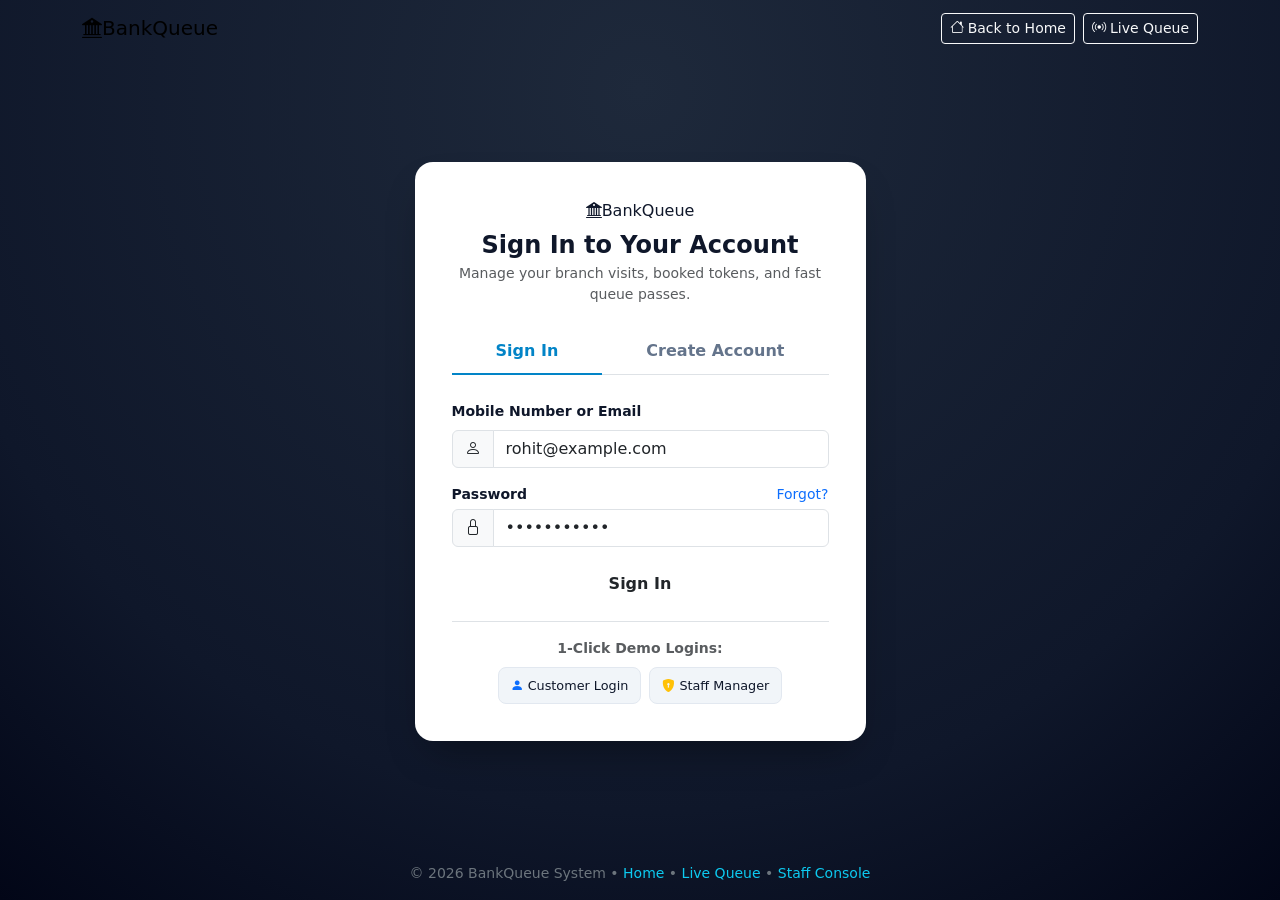
==== python_backend/templates/login.html @ d5e98b92 "Initial commit: Bank Queue Management System with Python FastAPI, Java, and XAMPP MySQL" ====
<!DOCTYPE html>
<html lang="en">
<head>
    <meta charset="UTF-8">
    <meta name="viewport" content="width=device-width, initial-scale=1.0">
    <title>Customer & Staff Portal Login — BankQueue</title>
    <!-- Fonts -->
    <link rel="preconnect" href="https://fonts.googleapis.com">
    <link rel="preconnect" href="https://fonts.gstatic.com" crossorigin>
    <link href="https://fonts.googleapis.com/css2?family=Manrope:wght@400;500;600;700&family=Plus+Jakarta+Sans:wght@400;500;600;700;800&display=swap" rel="stylesheet">
    <!-- Bootstrap 5 CSS & Icons -->
    <link rel="stylesheet" href="https://cdn.jsdelivr.net/npm/bootstrap@5.3.2/dist/css/bootstrap.min.css">
    <link rel="stylesheet" href="https://cdn.jsdelivr.net/npm/bootstrap-icons@1.11.3/font/bootstrap-icons.min.css">
    <!-- Theme CSS -->
    <link rel="stylesheet" href="/static/style.css">
    <style>
        .login-wrapper {
            min-height: 100vh;
            display: flex;
            flex-direction: column;
            background: radial-gradient(circle at 50% 10%, #1e293b 0%, #0f172a 70%, #020617 100%);
            color: #ffffff;
        }
        .auth-card {
            background: #ffffff;
            color: #0f172a;
            border-radius: 18px;
            padding: 2.25rem;
            box-shadow: 0 20px 40px -15px rgba(0, 0, 0, 0.4);
            border: 1px solid rgba(255, 255, 255, 0.1);
        }
        .nav-tabs-auth .nav-link {
            color: #64748b;
            font-weight: 600;
            border: none;
            border-bottom: 2px solid transparent;
            padding: 10px 16px;
        }
        .nav-tabs-auth .nav-link.active {
            color: #0284c7;
            border-bottom: 2px solid #0284c7;
            background: transparent;
        }
        .demo-chip {
            background: #f1f5f9;
            border: 1px solid #e2e8f0;
            border-radius: 8px;
            padding: 8px 12px;
            font-size: 0.8rem;
            cursor: pointer;
            transition: all 0.2s;
        }
        .demo-chip:hover {
            background: #e2e8f0;
            border-color: #cbd5e1;
        }
    </style>
</head>
<body class="login-wrapper">

    <!-- Top Navigation -->
    <nav class="navbar navbar-expand-lg">
        <div class="container">
            <a class="navbar-brand text-decoration-none" href="/">
                <span class="brand-badge"><i class="bi bi-bank2"></i>BankQueue</span>
            </a>
            <div class="ms-auto d-flex gap-2">
                <a href="/" class="btn btn-sm btn-outline-light"><i class="bi bi-house me-1"></i>Back to Home</a>
                <a href="/#live" class="btn btn-sm btn-outline-light"><i class="bi bi-broadcast me-1"></i>Live Queue</a>
            </div>
        </div>
    </nav>

    <!-- Main Auth Container -->
    <div class="container my-auto py-5">
        <div class="row justify-content-center">
            <div class="col-md-8 col-lg-5">

                <!-- Auth Card -->
                <div class="auth-card">
                    <div class="text-center mb-4">
                        <span class="brand-badge mb-2"><i class="bi bi-bank2"></i>BankQueue</span>
                        <h4 class="fw-bold mt-2 mb-1" id="authTitle">Sign In to Your Account</h4>
                        <p class="text-muted small" id="authSubtitle">Manage your branch visits, booked tokens, and fast queue passes.</p>
                    </div>

                    <!-- Tabs: Login vs Register -->
                    <ul class="nav nav-tabs nav-tabs-auth nav-fill mb-4" id="authTabs" role="tablist">
                        <li class="nav-item">
                            <button class="nav-link active" id="tab-login" data-bs-toggle="tab" data-bs-target="#pane-login" type="button">Sign In</button>
                        </li>
                        <li class="nav-item">
                            <button class="nav-link" id="tab-register" data-bs-toggle="tab" data-bs-target="#pane-register" type="button">Create Account</button>
                        </li>
                    </ul>

                    <div class="tab-content" id="authTabContent">
                        
                        <!-- 1. SIGN IN PANE -->
                        <div class="tab-pane fade show active" id="pane-login">
                            <form id="formLogin" onsubmit="handleLogin(event)">
                                <div class="mb-3">
                                    <label class="form-label small fw-bold text-navy">Mobile Number or Email</label>
                                    <div class="input-group">
                                        <span class="input-group-text bg-light"><i class="bi bi-person"></i></span>
                                        <input type="text" id="loginIdent" class="form-control" placeholder="Enter mobile number or email" required value="rohit@example.com">
                                    </div>
                                </div>
                                <div class="mb-3">
                                    <div class="d-flex justify-content-between align-items-center mb-1">
                                        <label class="form-label small fw-bold text-navy mb-0">Password</label>
                                        <a href="#" class="small text-decoration-none text-primary" onclick="alert('Demo password is: Password123')">Forgot?</a>
                                    </div>
                                    <div class="input-group">
                                        <span class="input-group-text bg-light"><i class="bi bi-lock"></i></span>
                                        <input type="password" id="loginPass" class="form-control" placeholder="Enter password" required value="Password123">
                                    </div>
                                </div>
                                <div class="d-grid mb-3">
                                    <button type="submit" id="btnLoginSubmit" class="btn btn-bank-primary py-2 fw-bold">Sign In</button>
                                </div>
                            </form>

                            <!-- Quick Demo Logins -->
                            <div class="pt-3 border-top">
                                <span class="text-muted small fw-semibold d-block mb-2 text-center">1-Click Demo Logins:</span>
                                <div class="d-flex gap-2 justify-content-center">
                                    <div class="demo-chip" onclick="fillDemo('rohit@example.com', 'Password123')">
                                        <i class="bi bi-person-fill text-primary me-1"></i>Customer Login
                                    </div>
                                    <div class="demo-chip" onclick="fillDemo('manager@bankqueue.example', 'Password123')">
                                        <i class="bi bi-shield-lock-fill text-warning me-1"></i>Staff Manager
                                    </div>
                                </div>
                            </div>
                        </div>

                        <!-- 2. REGISTER PANE -->
                        <div class="tab-pane fade" id="pane-register">
                            <form id="formRegister" onsubmit="handleRegister(event)">
                                <div class="mb-3">
                                    <label class="form-label small fw-bold text-navy">Full Name *</label>
                                    <input type="text" id="regName" class="form-control" placeholder="Enter your full name" required>
                                </div>
                                <div class="mb-3">
                                    <label class="form-label small fw-bold text-navy">Mobile Number *</label>
                                    <input type="tel" id="regPhone" class="form-control" placeholder="+91 98765 43210" required>
                                </div>
                                <div class="mb-3">
                                    <label class="form-label small fw-bold text-navy">Email Address *</label>
                                    <input type="email" id="regEmail" class="form-control" placeholder="Enter email address" required>
                                </div>
                                <div class="mb-3">
                                    <label class="form-label small fw-bold text-navy">Password *</label>
                                    <input type="password" id="regPass" class="form-control" placeholder="Create password (min 6 chars)" required>
                                </div>
                                <div class="d-grid mb-2">
                                    <button type="submit" id="btnRegSubmit" class="btn btn-bank-primary py-2 fw-bold">Create Free Account</button>
                                </div>
                            </form>
                        </div>

                    </div>

                    <!-- User Profile Card (Displayed when logged in) -->
                    <div id="loggedInView" class="d-none text-center pt-2">
                        <div class="rounded-circle bg-light border d-inline-flex p-3 fs-2 text-primary mb-3">
                            <i class="bi bi-person-check-fill"></i>
                        </div>
                        <h5 class="fw-bold mb-1" id="userNameDisplay"></h5>
                        <p class="text-muted small mb-3" id="userEmailDisplay"></p>
                        <span class="badge bg-success mb-3" id="userRoleDisplay">Customer</span>

                        <!-- My Tokens Box -->
                        <div class="p-3 bg-light rounded text-start mb-3 border">
                            <div class="d-flex justify-content-between align-items-center mb-2">
                                <span class="fw-bold small text-navy">Your Active Tokens</span>
                                <button class="btn btn-sm btn-link p-0 text-decoration-none" onclick="loadUserTokens()">Refresh</button>
                            </div>
                            <div id="userTokensList" class="small text-muted">Loading tokens...</div>
                        </div>

                        <div class="d-grid gap-2">
                            <a href="/#book" class="btn btn-bank-primary fw-bold">Book Another Token</a>
                            <button class="btn btn-outline-danger btn-sm" onclick="handleLogout()">Sign Out</button>
                        </div>
                    </div>

                </div>

            </div>
        </div>
    </div>

    <!-- Footer -->
    <div class="text-center py-3 text-secondary small">
        &copy; 2026 BankQueue System &bull; <a href="/" class="text-info text-decoration-none">Home</a> &bull; <a href="/#live" class="text-info text-decoration-none">Live Queue</a> &bull; <a href="/staff" class="text-info text-decoration-none">Staff Console</a>
    </div>

    <!-- Scripts -->
    <script src="https://cdn.jsdelivr.net/npm/bootstrap@5.3.2/dist/js/bootstrap.bundle.min.js"></script>
    <script>
        const BACKEND_URL = window.BACKEND_URL || window.location.origin;

        // Check if already authenticated
        document.addEventListener("DOMContentLoaded", () => {
            const token = localStorage.getItem("bank_token");
            if (token) {
                checkAuthProfile(token);
            }
        });

        function fillDemo(ident, pass) {
            document.getElementById("loginIdent").value = ident;
            document.getElementById("loginPass").value = pass;
        }

        async function handleLogin(e) {
            e.preventDefault();
            const ident = document.getElementById("loginIdent").value.trim();
            const pass = document.getElementById("loginPass").value;

            try {
                const res = await fetch(`${BACKEND_URL}/api/v1/auth/login`, {
                    method: "POST",
                    headers: { "Content-Type": "application/json" },
                    body: JSON.stringify({ identifier: ident, password: pass })
                });

                if (!res.ok) {
                    const err = await res.json().catch(() => ({}));
                    throw new Error(err.detail || "Invalid login credentials");
                }

                const data = await res.json();
                localStorage.setItem("bank_token", data.access_token);
                localStorage.setItem("bank_user", JSON.stringify(data.user));

                showLoggedInState(data.user);
            } catch (err) {
                alert("Login Error: " + err.message);
            }
        }

        async function handleRegister(e) {
            e.preventDefault();
            const payload = {
                full_name: document.getElementById("regName").value.trim(),
                phone: document.getElementById("regPhone").value.trim(),
                email: document.getElementById("regEmail").value.trim(),
                password: document.getElementById("regPass").value
            };

            try {
                const res = await fetch(`${BACKEND_URL}/api/v1/auth/register`, {
                    method: "POST",
                    headers: { "Content-Type": "application/json" },
                    body: JSON.stringify(payload)
                });

                if (!res.ok) {
                    const err = await res.json().catch(() => ({}));
                    throw new Error(err.detail || "Registration failed");
                }

                const data = await res.json();
                localStorage.setItem("bank_token", data.access_token);
                localStorage.setItem("bank_user", JSON.stringify(data.user));

                alert("Account created successfully!");
                showLoggedInState(data.user);
            } catch (err) {
                alert("Registration Error: " + err.message);
            }
        }

        async function checkAuthProfile(token) {
            try {
                const res = await fetch(`${BACKEND_URL}/api/v1/auth/me`, {
                    headers: { "Authorization": `Bearer ${token}` }
                });
                if (res.ok) {
                    const user = await res.json();
                    showLoggedInState(user);
                } else {
                    localStorage.removeItem("bank_token");
                }
            } catch (e) {
                console.error("Auth check error", e);
            }
        }

        function showLoggedInState(user) {
            document.getElementById("authTabs").classList.add("d-none");
            document.getElementById("pane-login").classList.add("d-none");
            document.getElementById("pane-register").classList.add("d-none");

            document.getElementById("authTitle").textContent = "Account Dashboard";
            document.getElementById("authSubtitle").textContent = "Welcome back to BankQueue.";

            document.getElementById("userNameDisplay").textContent = user.full_name;
            document.getElementById("userEmailDisplay").textContent = `${user.email} • ${user.phone}`;
            document.getElementById("userRoleDisplay").textContent = user.role;

            document.getElementById("loggedInView").classList.remove("d-none");
            loadUserTokens(user.phone);
        }

        async function loadUserTokens(phone) {
            const userStr = localStorage.getItem("bank_user");
            if (!userStr) return;
            const user = JSON.parse(userStr);
            const userPhone = phone || user.phone;

            try {
                const res = await fetch(`${BACKEND_URL}/api/v1/tokens/my-tokens?phone=${encodeURIComponent(userPhone)}`);
                const tokens = await res.json();
                const list = document.getElementById("userTokensList");
                if (!tokens || tokens.length === 0) {
                    list.innerHTML = `<span class="text-muted">No active tokens reserved yet.</span>`;
                } else {
                    list.innerHTML = tokens.map(t => `
                        <div class="py-2 border-bottom d-flex justify-content-between align-items-center">
                            <div>
                                <span class="fw-bold text-navy me-1">${t.token_number}</span>
                                <span>(${t.service_name})</span>
                                <div class="text-muted" style="font-size: 0.75rem">${t.time_slot} • ${t.desk_label}</div>
                            </div>
                            <span class="badge ${t.status === 'SERVING' ? 'bg-success' : 'bg-primary'}">${t.status}</span>
                        </div>
                    `).join("");
                }
            } catch (err) {
                console.error("Tokens load error:", err);
            }
        }

        function handleLogout() {
            localStorage.removeItem("bank_token");
            localStorage.removeItem("bank_user");
            window.location.reload();
        }
    </script>
</body>
</html>
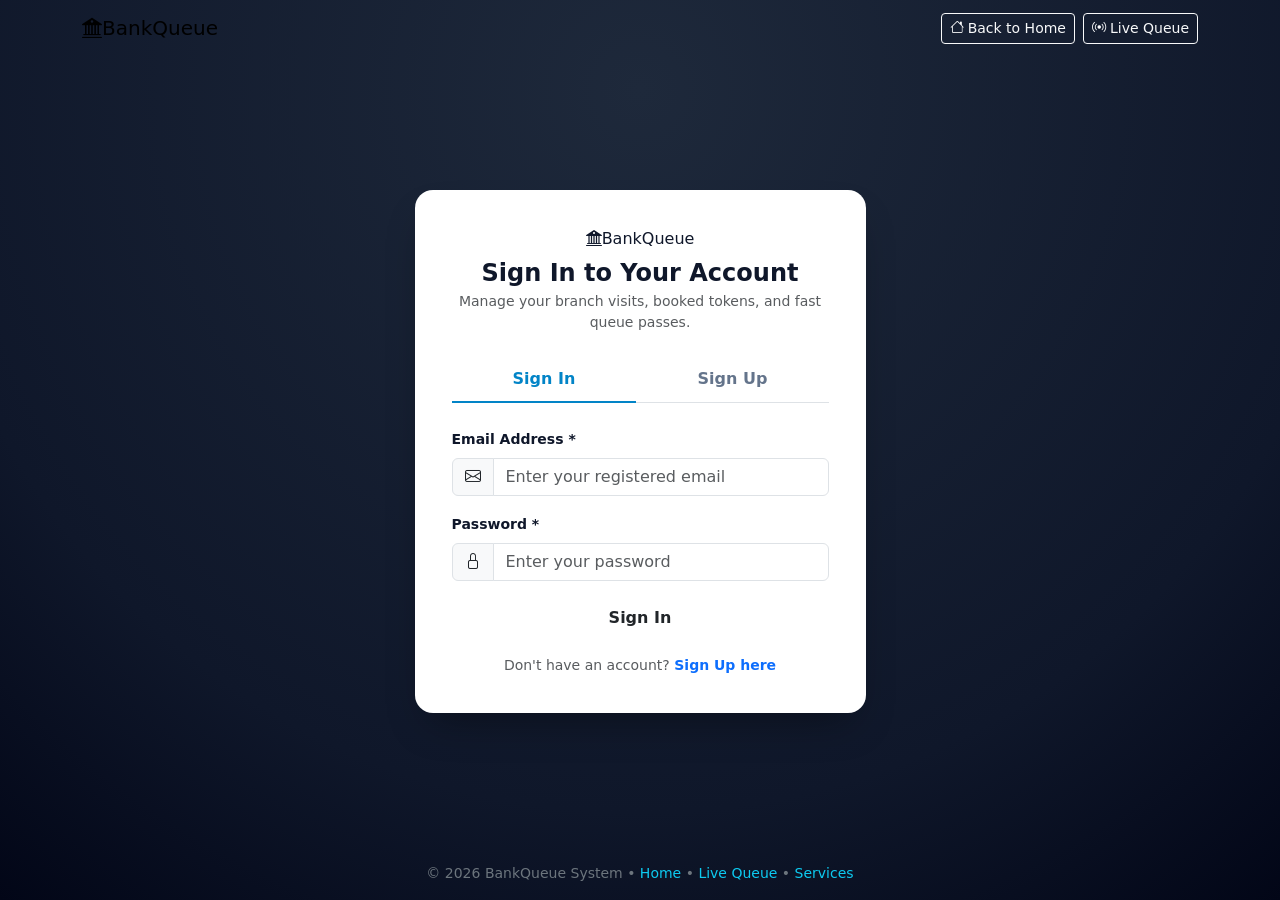
==== commit cbbfecf0: "Add Login and Sign Up system, improve Get Token with empty default values, 2-day home booking, and s" ====
--- a/python_backend/templates/login.html
+++ b/python_backend/templates/login.html
@@ -41,18 +41,9 @@
             border-bottom: 2px solid #0284c7;
             background: transparent;
         }
-        .demo-chip {
-            background: #f1f5f9;
-            border: 1px solid #e2e8f0;
-            border-radius: 8px;
-            padding: 8px 12px;
-            font-size: 0.8rem;
-            cursor: pointer;
-            transition: all 0.2s;
-        }
-        .demo-chip:hover {
-            background: #e2e8f0;
-            border-color: #cbd5e1;
+        .error-alert {
+            display: none;
+            font-size: 0.875rem;
         }
     </style>
 </head>
@@ -87,12 +78,15 @@
                     <!-- Tabs: Login vs Register -->
                     <ul class="nav nav-tabs nav-tabs-auth nav-fill mb-4" id="authTabs" role="tablist">
                         <li class="nav-item">
-                            <button class="nav-link active" id="tab-login" data-bs-toggle="tab" data-bs-target="#pane-login" type="button">Sign In</button>
+                            <button class="nav-link active" id="tab-login" data-bs-toggle="tab" data-bs-target="#pane-login" type="button" onclick="switchAuthTab('login')">Sign In</button>
                         </li>
                         <li class="nav-item">
-                            <button class="nav-link" id="tab-register" data-bs-toggle="tab" data-bs-target="#pane-register" type="button">Create Account</button>
+                            <button class="nav-link" id="tab-register" data-bs-toggle="tab" data-bs-target="#pane-register" type="button" onclick="switchAuthTab('register')">Sign Up</button>
                         </li>
                     </ul>
+
+                    <!-- Inline Alert Box -->
+                    <div id="authAlert" class="alert alert-danger error-alert py-2 mb-3" role="alert"></div>
 
                     <div class="tab-content" id="authTabContent">
                         
@@ -100,69 +94,71 @@
                         <div class="tab-pane fade show active" id="pane-login">
                             <form id="formLogin" onsubmit="handleLogin(event)">
                                 <div class="mb-3">
-                                    <label class="form-label small fw-bold text-navy">Mobile Number or Email</label>
-                                    <div class="input-group">
-                                        <span class="input-group-text bg-light"><i class="bi bi-person"></i></span>
-                                        <input type="text" id="loginIdent" class="form-control" placeholder="Enter mobile number or email" required value="rohit@example.com">
-                                    </div>
-                                </div>
-                                <div class="mb-3">
-                                    <div class="d-flex justify-content-between align-items-center mb-1">
-                                        <label class="form-label small fw-bold text-navy mb-0">Password</label>
-                                        <a href="#" class="small text-decoration-none text-primary" onclick="alert('Demo password is: Password123')">Forgot?</a>
-                                    </div>
+                                    <label class="form-label small fw-bold text-navy">Email Address *</label>
+                                    <div class="input-group">
+                                        <span class="input-group-text bg-light"><i class="bi bi-envelope"></i></span>
+                                        <input type="email" id="loginEmail" class="form-control" placeholder="Enter your registered email" required autocomplete="email">
+                                    </div>
+                                </div>
+                                <div class="mb-3">
+                                    <label class="form-label small fw-bold text-navy">Password *</label>
                                     <div class="input-group">
                                         <span class="input-group-text bg-light"><i class="bi bi-lock"></i></span>
-                                        <input type="password" id="loginPass" class="form-control" placeholder="Enter password" required value="Password123">
+                                        <input type="password" id="loginPass" class="form-control" placeholder="Enter your password" required autocomplete="current-password">
                                     </div>
                                 </div>
                                 <div class="d-grid mb-3">
                                     <button type="submit" id="btnLoginSubmit" class="btn btn-bank-primary py-2 fw-bold">Sign In</button>
                                 </div>
+                                <div class="text-center small text-muted">
+                                    Don't have an account? <a href="#" class="text-primary text-decoration-none fw-semibold" onclick="switchAuthTab('register')">Sign Up here</a>
+                                </div>
                             </form>
-
-                            <!-- Quick Demo Logins -->
-                            <div class="pt-3 border-top">
-                                <span class="text-muted small fw-semibold d-block mb-2 text-center">1-Click Demo Logins:</span>
-                                <div class="d-flex gap-2 justify-content-center">
-                                    <div class="demo-chip" onclick="fillDemo('rohit@example.com', 'Password123')">
-                                        <i class="bi bi-person-fill text-primary me-1"></i>Customer Login
-                                    </div>
-                                    <div class="demo-chip" onclick="fillDemo('manager@bankqueue.example', 'Password123')">
-                                        <i class="bi bi-shield-lock-fill text-warning me-1"></i>Staff Manager
-                                    </div>
-                                </div>
-                            </div>
-                        </div>
-
-                        <!-- 2. REGISTER PANE -->
+                        </div>
+
+                        <!-- 2. SIGN UP PANE -->
                         <div class="tab-pane fade" id="pane-register">
                             <form id="formRegister" onsubmit="handleRegister(event)">
                                 <div class="mb-3">
                                     <label class="form-label small fw-bold text-navy">Full Name *</label>
-                                    <input type="text" id="regName" class="form-control" placeholder="Enter your full name" required>
-                                </div>
-                                <div class="mb-3">
-                                    <label class="form-label small fw-bold text-navy">Mobile Number *</label>
-                                    <input type="tel" id="regPhone" class="form-control" placeholder="+91 98765 43210" required>
+                                    <div class="input-group">
+                                        <span class="input-group-text bg-light"><i class="bi bi-person"></i></span>
+                                        <input type="text" id="regName" class="form-control" placeholder="Enter your full name" required autocomplete="name">
+                                    </div>
                                 </div>
                                 <div class="mb-3">
                                     <label class="form-label small fw-bold text-navy">Email Address *</label>
-                                    <input type="email" id="regEmail" class="form-control" placeholder="Enter email address" required>
+                                    <div class="input-group">
+                                        <span class="input-group-text bg-light"><i class="bi bi-envelope"></i></span>
+                                        <input type="email" id="regEmail" class="form-control" placeholder="Enter your email address" required autocomplete="email">
+                                    </div>
                                 </div>
                                 <div class="mb-3">
                                     <label class="form-label small fw-bold text-navy">Password *</label>
-                                    <input type="password" id="regPass" class="form-control" placeholder="Create password (min 6 chars)" required>
-                                </div>
-                                <div class="d-grid mb-2">
-                                    <button type="submit" id="btnRegSubmit" class="btn btn-bank-primary py-2 fw-bold">Create Free Account</button>
+                                    <div class="input-group">
+                                        <span class="input-group-text bg-light"><i class="bi bi-lock"></i></span>
+                                        <input type="password" id="regPass" class="form-control" placeholder="Create password (min 6 characters)" required minlength="6" autocomplete="new-password">
+                                    </div>
+                                </div>
+                                <div class="mb-3">
+                                    <label class="form-label small fw-bold text-navy">Confirm Password *</label>
+                                    <div class="input-group">
+                                        <span class="input-group-text bg-light"><i class="bi bi-shield-check"></i></span>
+                                        <input type="password" id="regConfirmPass" class="form-control" placeholder="Re-enter password to confirm" required minlength="6" autocomplete="new-password">
+                                    </div>
+                                </div>
+                                <div class="d-grid mb-3">
+                                    <button type="submit" id="btnRegSubmit" class="btn btn-bank-primary py-2 fw-bold">Sign Up &amp; Create Account</button>
+                                </div>
+                                <div class="text-center small text-muted">
+                                    Already have an account? <a href="#" class="text-primary text-decoration-none fw-semibold" onclick="switchAuthTab('login')">Sign In here</a>
                                 </div>
                             </form>
                         </div>
 
                     </div>
 
-                    <!-- User Profile Card (Displayed when logged in) -->
+                    <!-- User Profile Card (Displayed when already logged in) -->
                     <div id="loggedInView" class="d-none text-center pt-2">
                         <div class="rounded-circle bg-light border d-inline-flex p-3 fs-2 text-primary mb-3">
                             <i class="bi bi-person-check-fill"></i>
@@ -174,14 +170,14 @@
                         <!-- My Tokens Box -->
                         <div class="p-3 bg-light rounded text-start mb-3 border">
                             <div class="d-flex justify-content-between align-items-center mb-2">
-                                <span class="fw-bold small text-navy">Your Active Tokens</span>
+                                <span class="fw-bold small text-navy">Your Active &amp; Recent Tokens</span>
                                 <button class="btn btn-sm btn-link p-0 text-decoration-none" onclick="loadUserTokens()">Refresh</button>
                             </div>
                             <div id="userTokensList" class="small text-muted">Loading tokens...</div>
                         </div>
 
                         <div class="d-grid gap-2">
-                            <a href="/#book" class="btn btn-bank-primary fw-bold">Book Another Token</a>
+                            <a href="/#book" class="btn btn-bank-primary fw-bold">Book a Bank Token</a>
                             <button class="btn btn-outline-danger btn-sm" onclick="handleLogout()">Sign Out</button>
                         </div>
                     </div>
@@ -194,7 +190,7 @@
 
     <!-- Footer -->
     <div class="text-center py-3 text-secondary small">
-        &copy; 2026 BankQueue System &bull; <a href="/" class="text-info text-decoration-none">Home</a> &bull; <a href="/#live" class="text-info text-decoration-none">Live Queue</a> &bull; <a href="/staff" class="text-info text-decoration-none">Staff Console</a>
+        &copy; 2026 BankQueue System &bull; <a href="/" class="text-info text-decoration-none">Home</a> &bull; <a href="/#live" class="text-info text-decoration-none">Live Queue</a> &bull; <a href="/#services" class="text-info text-decoration-none">Services</a>
     </div>
 
     <!-- Scripts -->
@@ -202,7 +198,6 @@
     <script>
         const BACKEND_URL = window.BACKEND_URL || window.location.origin;
 
-        // Check if already authenticated
         document.addEventListener("DOMContentLoaded", () => {
             const token = localStorage.getItem("bank_token");
             if (token) {
@@ -210,67 +205,135 @@
             }
         });
 
-        function fillDemo(ident, pass) {
-            document.getElementById("loginIdent").value = ident;
-            document.getElementById("loginPass").value = pass;
+        function showError(msg) {
+            const alertBox = document.getElementById("authAlert");
+            if (alertBox) {
+                alertBox.textContent = msg;
+                alertBox.style.display = "block";
+            }
+        }
+
+        function clearError() {
+            const alertBox = document.getElementById("authAlert");
+            if (alertBox) {
+                alertBox.textContent = "";
+                alertBox.style.display = "none";
+            }
+        }
+
+        function switchAuthTab(target) {
+            clearError();
+            if (target === "register") {
+                const regTab = document.getElementById("tab-register");
+                if (regTab) bootstrap.Tab.getOrCreateInstance(regTab).show();
+                document.getElementById("authTitle").textContent = "Create New Account";
+                document.getElementById("authSubtitle").textContent = "Sign up to request bank tokens from home within the next 2 days.";
+            } else {
+                const logTab = document.getElementById("tab-login");
+                if (logTab) bootstrap.Tab.getOrCreateInstance(logTab).show();
+                document.getElementById("authTitle").textContent = "Sign In to Your Account";
+                document.getElementById("authSubtitle").textContent = "Manage your branch visits, booked tokens, and fast queue passes.";
+            }
         }
 
         async function handleLogin(e) {
             e.preventDefault();
-            const ident = document.getElementById("loginIdent").value.trim();
+            clearError();
+            const email = document.getElementById("loginEmail").value.trim();
             const pass = document.getElementById("loginPass").value;
+
+            if (!email) {
+                showError("Please enter your email address.");
+                return;
+            }
+            if (!pass) {
+                showError("Please enter your password.");
+                return;
+            }
+
+            const btn = document.getElementById("btnLoginSubmit");
+            if (btn) btn.disabled = true;
 
             try {
                 const res = await fetch(`${BACKEND_URL}/api/v1/auth/login`, {
                     method: "POST",
                     headers: { "Content-Type": "application/json" },
-                    body: JSON.stringify({ identifier: ident, password: pass })
+                    body: JSON.stringify({ email: email, password: pass })
                 });
 
                 if (!res.ok) {
                     const err = await res.json().catch(() => ({}));
-                    throw new Error(err.detail || "Invalid login credentials");
+                    throw new Error(err.detail || "Invalid email or password.");
                 }
 
                 const data = await res.json();
                 localStorage.setItem("bank_token", data.access_token);
                 localStorage.setItem("bank_user", JSON.stringify(data.user));
 
-                showLoggedInState(data.user);
+                // Redirect to existing home page get token section
+                window.location.href = "/#book";
             } catch (err) {
-                alert("Login Error: " + err.message);
+                showError(err.message);
+            } finally {
+                if (btn) btn.disabled = false;
             }
         }
 
         async function handleRegister(e) {
             e.preventDefault();
-            const payload = {
-                full_name: document.getElementById("regName").value.trim(),
-                phone: document.getElementById("regPhone").value.trim(),
-                email: document.getElementById("regEmail").value.trim(),
-                password: document.getElementById("regPass").value
-            };
+            clearError();
+            const name = document.getElementById("regName").value.trim();
+            const email = document.getElementById("regEmail").value.trim();
+            const pass = document.getElementById("regPass").value;
+            const confirmPass = document.getElementById("regConfirmPass").value;
+
+            if (name.length < 2) {
+                showError("Please enter your full name.");
+                return;
+            }
+            if (!email || !email.includes("@") || !email.includes(".")) {
+                showError("Please enter a valid email address.");
+                return;
+            }
+            if (pass.length < 6) {
+                showError("Password must be at least 6 characters long.");
+                return;
+            }
+            if (pass !== confirmPass) {
+                showError("Passwords do not match. Please re-enter your password.");
+                return;
+            }
+
+            const btn = document.getElementById("btnRegSubmit");
+            if (btn) btn.disabled = true;
 
             try {
                 const res = await fetch(`${BACKEND_URL}/api/v1/auth/register`, {
                     method: "POST",
                     headers: { "Content-Type": "application/json" },
-                    body: JSON.stringify(payload)
+                    body: JSON.stringify({
+                        full_name: name,
+                        email: email,
+                        password: pass,
+                        confirm_password: confirmPass
+                    })
                 });
 
                 if (!res.ok) {
                     const err = await res.json().catch(() => ({}));
-                    throw new Error(err.detail || "Registration failed");
+                    throw new Error(err.detail || "Registration failed. Please try again.");
                 }
 
                 const data = await res.json();
                 localStorage.setItem("bank_token", data.access_token);
                 localStorage.setItem("bank_user", JSON.stringify(data.user));
 
-                alert("Account created successfully!");
-                showLoggedInState(data.user);
+                // Redirect to existing home page
+                window.location.href = "/#book";
             } catch (err) {
-                alert("Registration Error: " + err.message);
+                showError(err.message);
+            } finally {
+                if (btn) btn.disabled = false;
             }
         }
 
@@ -284,6 +347,7 @@
                     showLoggedInState(user);
                 } else {
                     localStorage.removeItem("bank_token");
+                    localStorage.removeItem("bank_user");
                 }
             } catch (e) {
                 console.error("Auth check error", e);
@@ -299,21 +363,21 @@
             document.getElementById("authSubtitle").textContent = "Welcome back to BankQueue.";
 
             document.getElementById("userNameDisplay").textContent = user.full_name;
-            document.getElementById("userEmailDisplay").textContent = `${user.email} • ${user.phone}`;
+            document.getElementById("userEmailDisplay").textContent = user.email;
             document.getElementById("userRoleDisplay").textContent = user.role;
 
             document.getElementById("loggedInView").classList.remove("d-none");
-            loadUserTokens(user.phone);
-        }
-
-        async function loadUserTokens(phone) {
-            const userStr = localStorage.getItem("bank_user");
-            if (!userStr) return;
-            const user = JSON.parse(userStr);
-            const userPhone = phone || user.phone;
+            loadUserTokens();
+        }
+
+        async function loadUserTokens() {
+            const token = localStorage.getItem("bank_token");
+            if (!token) return;
 
             try {
-                const res = await fetch(`${BACKEND_URL}/api/v1/tokens/my-tokens?phone=${encodeURIComponent(userPhone)}`);
+                const res = await fetch(`${BACKEND_URL}/api/v1/tokens/my-tokens`, {
+                    headers: { "Authorization": `Bearer ${token}` }
+                });
                 const tokens = await res.json();
                 const list = document.getElementById("userTokensList");
                 if (!tokens || tokens.length === 0) {
@@ -324,7 +388,7 @@
                             <div>
                                 <span class="fw-bold text-navy me-1">${t.token_number}</span>
                                 <span>(${t.service_name})</span>
-                                <div class="text-muted" style="font-size: 0.75rem">${t.time_slot} • ${t.desk_label}</div>
+                                <div class="text-muted" style="font-size: 0.75rem">${t.booking_date} &bull; ${t.time_slot}</div>
                             </div>
                             <span class="badge ${t.status === 'SERVING' ? 'bg-success' : 'bg-primary'}">${t.status}</span>
                         </div>
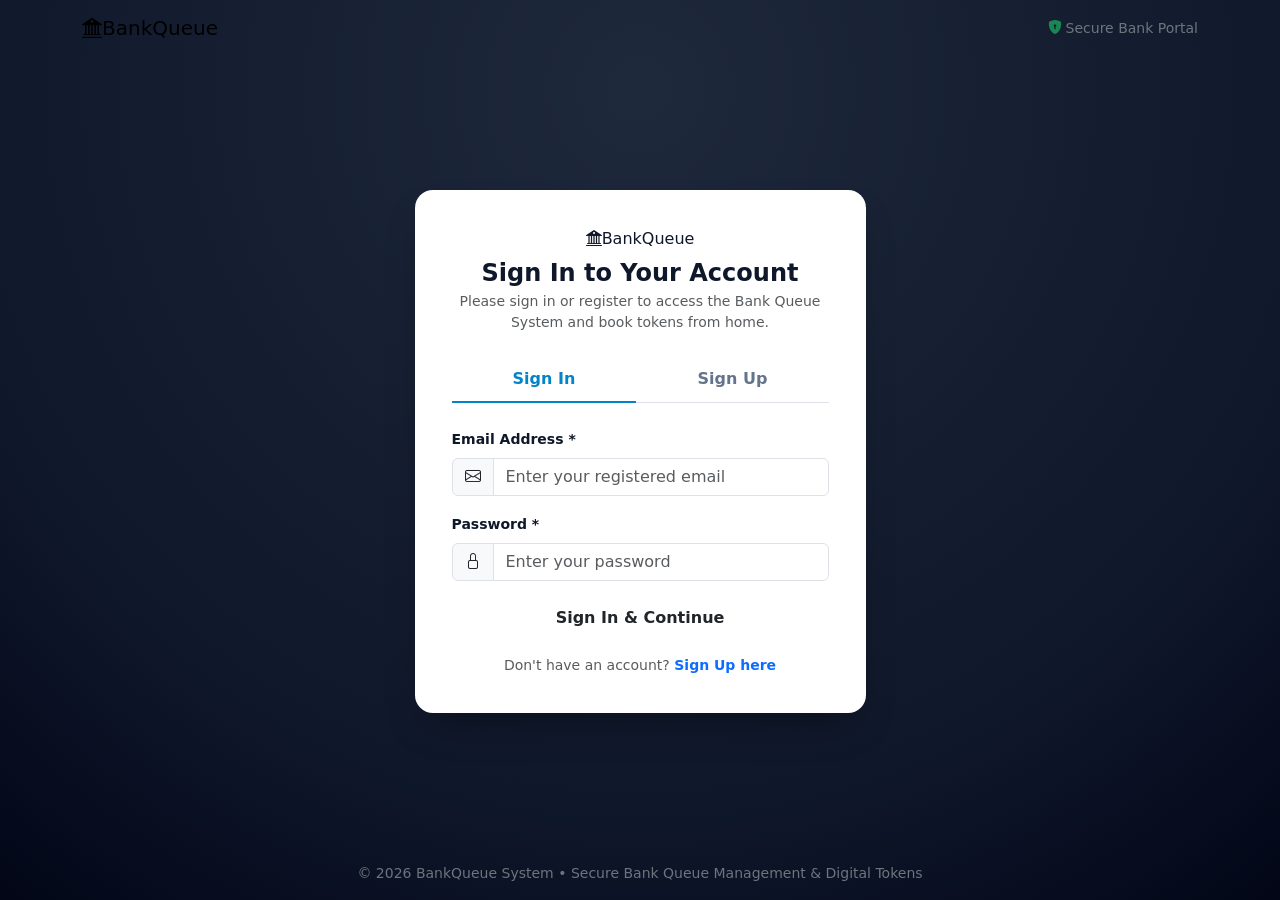
==== commit 5735b0ad: "Set Login and Sign Up page as the opening screen at the root URL" ====
--- a/python_backend/templates/login.html
+++ b/python_backend/templates/login.html
@@ -3,7 +3,7 @@
 <head>
     <meta charset="UTF-8">
     <meta name="viewport" content="width=device-width, initial-scale=1.0">
-    <title>Customer & Staff Portal Login — BankQueue</title>
+    <title>Customer Login &amp; Sign Up — BankQueue</title>
     <!-- Fonts -->
     <link rel="preconnect" href="https://fonts.googleapis.com">
     <link rel="preconnect" href="https://fonts.gstatic.com" crossorigin>
@@ -46,6 +46,12 @@
             font-size: 0.875rem;
         }
     </style>
+    <script>
+        // If already logged in, seamlessly forward to the home dashboard
+        if (localStorage.getItem("bank_token")) {
+            window.location.replace("/home");
+        }
+    </script>
 </head>
 <body class="login-wrapper">
 
@@ -55,9 +61,8 @@
             <a class="navbar-brand text-decoration-none" href="/">
                 <span class="brand-badge"><i class="bi bi-bank2"></i>BankQueue</span>
             </a>
-            <div class="ms-auto d-flex gap-2">
-                <a href="/" class="btn btn-sm btn-outline-light"><i class="bi bi-house me-1"></i>Back to Home</a>
-                <a href="/#live" class="btn btn-sm btn-outline-light"><i class="bi bi-broadcast me-1"></i>Live Queue</a>
+            <div class="ms-auto d-flex align-items-center gap-2">
+                <span class="text-secondary small d-none d-sm-inline"><i class="bi bi-shield-lock-fill text-success me-1"></i>Secure Bank Portal</span>
             </div>
         </div>
     </nav>
@@ -72,7 +77,7 @@
                     <div class="text-center mb-4">
                         <span class="brand-badge mb-2"><i class="bi bi-bank2"></i>BankQueue</span>
                         <h4 class="fw-bold mt-2 mb-1" id="authTitle">Sign In to Your Account</h4>
-                        <p class="text-muted small" id="authSubtitle">Manage your branch visits, booked tokens, and fast queue passes.</p>
+                        <p class="text-muted small" id="authSubtitle">Please sign in or register to access the Bank Queue System and book tokens from home.</p>
                     </div>
 
                     <!-- Tabs: Login vs Register -->
@@ -108,7 +113,7 @@
                                     </div>
                                 </div>
                                 <div class="d-grid mb-3">
-                                    <button type="submit" id="btnLoginSubmit" class="btn btn-bank-primary py-2 fw-bold">Sign In</button>
+                                    <button type="submit" id="btnLoginSubmit" class="btn btn-bank-primary py-2 fw-bold">Sign In &amp; Continue</button>
                                 </div>
                                 <div class="text-center small text-muted">
                                     Don't have an account? <a href="#" class="text-primary text-decoration-none fw-semibold" onclick="switchAuthTab('register')">Sign Up here</a>
@@ -158,30 +163,6 @@
 
                     </div>
 
-                    <!-- User Profile Card (Displayed when already logged in) -->
-                    <div id="loggedInView" class="d-none text-center pt-2">
-                        <div class="rounded-circle bg-light border d-inline-flex p-3 fs-2 text-primary mb-3">
-                            <i class="bi bi-person-check-fill"></i>
-                        </div>
-                        <h5 class="fw-bold mb-1" id="userNameDisplay"></h5>
-                        <p class="text-muted small mb-3" id="userEmailDisplay"></p>
-                        <span class="badge bg-success mb-3" id="userRoleDisplay">Customer</span>
-
-                        <!-- My Tokens Box -->
-                        <div class="p-3 bg-light rounded text-start mb-3 border">
-                            <div class="d-flex justify-content-between align-items-center mb-2">
-                                <span class="fw-bold small text-navy">Your Active &amp; Recent Tokens</span>
-                                <button class="btn btn-sm btn-link p-0 text-decoration-none" onclick="loadUserTokens()">Refresh</button>
-                            </div>
-                            <div id="userTokensList" class="small text-muted">Loading tokens...</div>
-                        </div>
-
-                        <div class="d-grid gap-2">
-                            <a href="/#book" class="btn btn-bank-primary fw-bold">Book a Bank Token</a>
-                            <button class="btn btn-outline-danger btn-sm" onclick="handleLogout()">Sign Out</button>
-                        </div>
-                    </div>
-
                 </div>
 
             </div>
@@ -190,20 +171,13 @@
 
     <!-- Footer -->
     <div class="text-center py-3 text-secondary small">
-        &copy; 2026 BankQueue System &bull; <a href="/" class="text-info text-decoration-none">Home</a> &bull; <a href="/#live" class="text-info text-decoration-none">Live Queue</a> &bull; <a href="/#services" class="text-info text-decoration-none">Services</a>
+        &copy; 2026 BankQueue System &bull; Secure Bank Queue Management &amp; Digital Tokens
     </div>
 
     <!-- Scripts -->
     <script src="https://cdn.jsdelivr.net/npm/bootstrap@5.3.2/dist/js/bootstrap.bundle.min.js"></script>
     <script>
         const BACKEND_URL = window.BACKEND_URL || window.location.origin;
-
-        document.addEventListener("DOMContentLoaded", () => {
-            const token = localStorage.getItem("bank_token");
-            if (token) {
-                checkAuthProfile(token);
-            }
-        });
 
         function showError(msg) {
             const alertBox = document.getElementById("authAlert");
@@ -232,7 +206,7 @@
                 const logTab = document.getElementById("tab-login");
                 if (logTab) bootstrap.Tab.getOrCreateInstance(logTab).show();
                 document.getElementById("authTitle").textContent = "Sign In to Your Account";
-                document.getElementById("authSubtitle").textContent = "Manage your branch visits, booked tokens, and fast queue passes.";
+                document.getElementById("authSubtitle").textContent = "Please sign in to access the Bank Queue System and book tokens.";
             }
         }
 
@@ -270,8 +244,8 @@
                 localStorage.setItem("bank_token", data.access_token);
                 localStorage.setItem("bank_user", JSON.stringify(data.user));
 
-                // Redirect to existing home page get token section
-                window.location.href = "/#book";
+                // Immediately redirect to the Home Dashboard
+                window.location.replace("/home");
             } catch (err) {
                 showError(err.message);
             } finally {
@@ -328,82 +302,14 @@
                 localStorage.setItem("bank_token", data.access_token);
                 localStorage.setItem("bank_user", JSON.stringify(data.user));
 
-                // Redirect to existing home page
-                window.location.href = "/#book";
+                // Immediately redirect to the Home Dashboard
+                window.location.replace("/home");
             } catch (err) {
                 showError(err.message);
             } finally {
                 if (btn) btn.disabled = false;
             }
         }
-
-        async function checkAuthProfile(token) {
-            try {
-                const res = await fetch(`${BACKEND_URL}/api/v1/auth/me`, {
-                    headers: { "Authorization": `Bearer ${token}` }
-                });
-                if (res.ok) {
-                    const user = await res.json();
-                    showLoggedInState(user);
-                } else {
-                    localStorage.removeItem("bank_token");
-                    localStorage.removeItem("bank_user");
-                }
-            } catch (e) {
-                console.error("Auth check error", e);
-            }
-        }
-
-        function showLoggedInState(user) {
-            document.getElementById("authTabs").classList.add("d-none");
-            document.getElementById("pane-login").classList.add("d-none");
-            document.getElementById("pane-register").classList.add("d-none");
-
-            document.getElementById("authTitle").textContent = "Account Dashboard";
-            document.getElementById("authSubtitle").textContent = "Welcome back to BankQueue.";
-
-            document.getElementById("userNameDisplay").textContent = user.full_name;
-            document.getElementById("userEmailDisplay").textContent = user.email;
-            document.getElementById("userRoleDisplay").textContent = user.role;
-
-            document.getElementById("loggedInView").classList.remove("d-none");
-            loadUserTokens();
-        }
-
-        async function loadUserTokens() {
-            const token = localStorage.getItem("bank_token");
-            if (!token) return;
-
-            try {
-                const res = await fetch(`${BACKEND_URL}/api/v1/tokens/my-tokens`, {
-                    headers: { "Authorization": `Bearer ${token}` }
-                });
-                const tokens = await res.json();
-                const list = document.getElementById("userTokensList");
-                if (!tokens || tokens.length === 0) {
-                    list.innerHTML = `<span class="text-muted">No active tokens reserved yet.</span>`;
-                } else {
-                    list.innerHTML = tokens.map(t => `
-                        <div class="py-2 border-bottom d-flex justify-content-between align-items-center">
-                            <div>
-                                <span class="fw-bold text-navy me-1">${t.token_number}</span>
-                                <span>(${t.service_name})</span>
-                                <div class="text-muted" style="font-size: 0.75rem">${t.booking_date} &bull; ${t.time_slot}</div>
-                            </div>
-                            <span class="badge ${t.status === 'SERVING' ? 'bg-success' : 'bg-primary'}">${t.status}</span>
-                        </div>
-                    `).join("");
-                }
-            } catch (err) {
-                console.error("Tokens load error:", err);
-            }
-        }
-
-        function handleLogout() {
-            localStorage.removeItem("bank_token");
-            localStorage.removeItem("bank_user");
-            window.location.reload();
-        }
     </script>
 </body>
 </html>
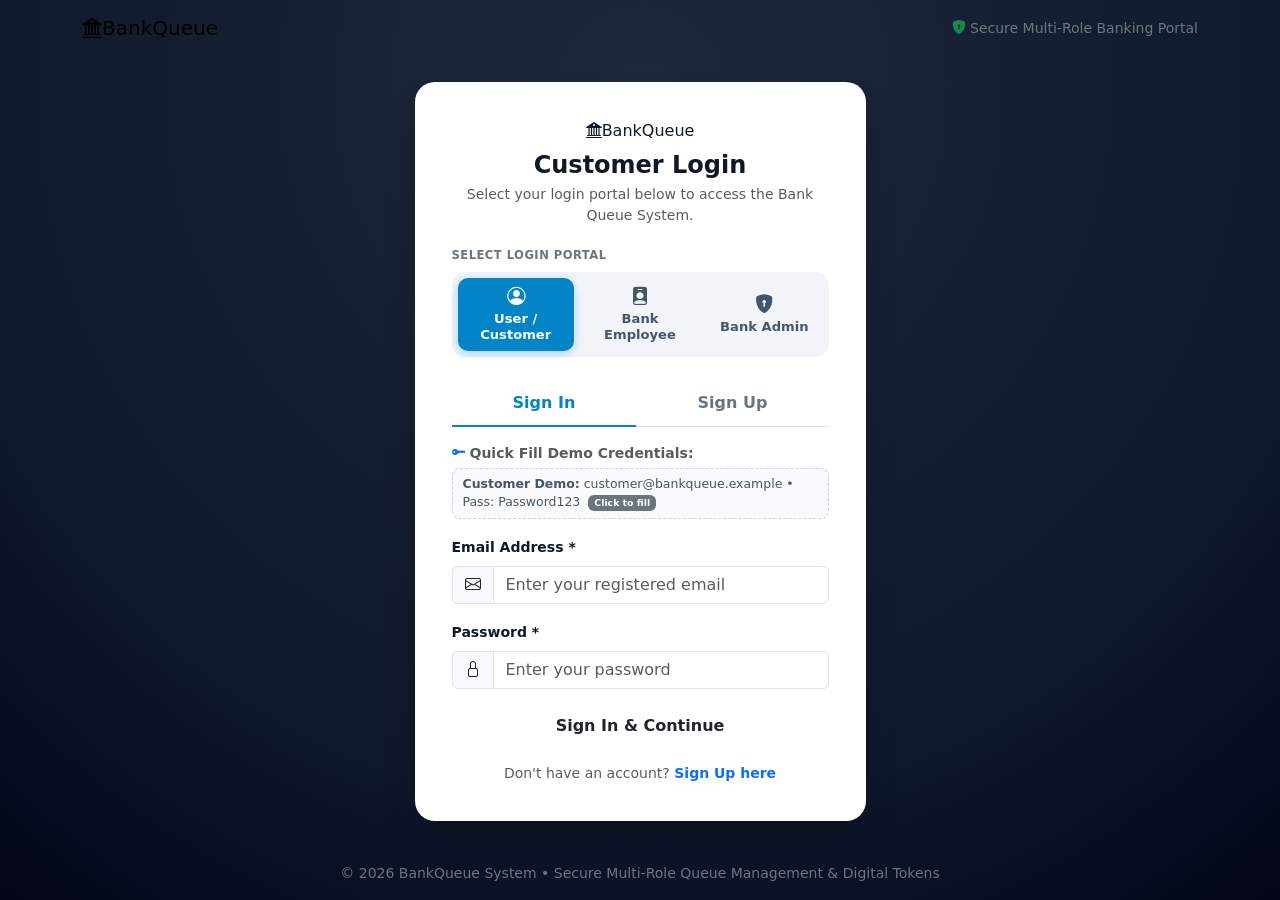
==== commit bc645531: "Add multi-role login (Admin/Employee/Customer), role badges, render deploy config with persistent di" ====
--- a/python_backend/templates/login.html
+++ b/python_backend/templates/login.html
@@ -3,7 +3,7 @@
 <head>
     <meta charset="UTF-8">
     <meta name="viewport" content="width=device-width, initial-scale=1.0">
-    <title>Customer Login &amp; Sign Up — BankQueue</title>
+    <title>Bank Portal Login &amp; Sign Up — BankQueue</title>
     <!-- Fonts -->
     <link rel="preconnect" href="https://fonts.googleapis.com">
     <link rel="preconnect" href="https://fonts.gstatic.com" crossorigin>
@@ -24,10 +24,47 @@
         .auth-card {
             background: #ffffff;
             color: #0f172a;
-            border-radius: 18px;
+            border-radius: 20px;
             padding: 2.25rem;
-            box-shadow: 0 20px 40px -15px rgba(0, 0, 0, 0.4);
+            box-shadow: 0 20px 40px -15px rgba(0, 0, 0, 0.45);
             border: 1px solid rgba(255, 255, 255, 0.1);
+        }
+        .role-pill-group {
+            display: grid;
+            grid-template-columns: repeat(3, 1fr);
+            gap: 8px;
+            background: #f1f5f9;
+            padding: 6px;
+            border-radius: 14px;
+        }
+        .btn-role-tab {
+            border: none;
+            background: transparent;
+            color: #475569;
+            font-weight: 600;
+            font-size: 0.82rem;
+            padding: 8px 6px;
+            border-radius: 10px;
+            transition: all 0.2s ease;
+            display: flex;
+            flex-direction: column;
+            align-items: center;
+            justify-content: center;
+            line-height: 1.2;
+            cursor: pointer;
+        }
+        .btn-role-tab:hover {
+            color: #0f172a;
+            background: rgba(255, 255, 255, 0.6);
+        }
+        .btn-role-tab.active {
+            background: #0284c7;
+            color: #ffffff;
+            box-shadow: 0 3px 10px rgba(2, 132, 199, 0.3);
+        }
+        .btn-role-tab i {
+            font-size: 1.15rem;
+            margin-bottom: 3px;
         }
         .nav-tabs-auth .nav-link {
             color: #64748b;
@@ -41,13 +78,29 @@
             border-bottom: 2px solid #0284c7;
             background: transparent;
         }
+        .demo-chip {
+            background: #f8fafc;
+            border: 1px dashed #cbd5e1;
+            border-radius: 8px;
+            padding: 6px 10px;
+            font-size: 0.78rem;
+            color: #475569;
+            cursor: pointer;
+            transition: all 0.2s ease;
+            text-align: left;
+        }
+        .demo-chip:hover {
+            background: #e2e8f0;
+            border-color: #94a3b8;
+            color: #0f172a;
+        }
         .error-alert {
             display: none;
             font-size: 0.875rem;
         }
     </style>
     <script>
-        // If already logged in, seamlessly forward to the home dashboard
+        // If already logged in, forward to the home dashboard
         if (localStorage.getItem("bank_token")) {
             window.location.replace("/home");
         }
@@ -62,44 +115,76 @@
                 <span class="brand-badge"><i class="bi bi-bank2"></i>BankQueue</span>
             </a>
             <div class="ms-auto d-flex align-items-center gap-2">
-                <span class="text-secondary small d-none d-sm-inline"><i class="bi bi-shield-lock-fill text-success me-1"></i>Secure Bank Portal</span>
+                <span class="text-secondary small d-none d-sm-inline"><i class="bi bi-shield-lock-fill text-success me-1"></i>Secure Multi-Role Banking Portal</span>
             </div>
         </div>
     </nav>
 
     <!-- Main Auth Container -->
-    <div class="container my-auto py-5">
+    <div class="container my-auto py-4">
         <div class="row justify-content-center">
-            <div class="col-md-8 col-lg-5">
+            <div class="col-md-9 col-lg-6 col-xl-5">
 
                 <!-- Auth Card -->
                 <div class="auth-card">
-                    <div class="text-center mb-4">
+                    <div class="text-center mb-3">
                         <span class="brand-badge mb-2"><i class="bi bi-bank2"></i>BankQueue</span>
-                        <h4 class="fw-bold mt-2 mb-1" id="authTitle">Sign In to Your Account</h4>
-                        <p class="text-muted small" id="authSubtitle">Please sign in or register to access the Bank Queue System and book tokens from home.</p>
+                        <h4 class="fw-bold mt-2 mb-1" id="authTitle">Customer Login</h4>
+                        <p class="text-muted small mb-0" id="authSubtitle">Select your login portal below to access the Bank Queue System.</p>
                     </div>
 
-                    <!-- Tabs: Login vs Register -->
-                    <ul class="nav nav-tabs nav-tabs-auth nav-fill mb-4" id="authTabs" role="tablist">
-                        <li class="nav-item">
-                            <button class="nav-link active" id="tab-login" data-bs-toggle="tab" data-bs-target="#pane-login" type="button" onclick="switchAuthTab('login')">Sign In</button>
-                        </li>
-                        <li class="nav-item">
-                            <button class="nav-link" id="tab-register" data-bs-toggle="tab" data-bs-target="#pane-register" type="button" onclick="switchAuthTab('register')">Sign Up</button>
-                        </li>
-                    </ul>
+                    <!-- 3-Role Portal Selector -->
+                    <div class="mb-4">
+                        <label class="form-label small fw-bold text-uppercase text-secondary mb-2" style="font-size: 0.72rem; letter-spacing: 0.5px;">Select Login Portal</label>
+                        <div class="role-pill-group">
+                            <button type="button" class="btn-role-tab active" id="roleBtnCustomer" onclick="selectRole('CUSTOMER')">
+                                <i class="bi bi-person-circle"></i>
+                                <span>User / Customer</span>
+                            </button>
+                            <button type="button" class="btn-role-tab" id="roleBtnStaff" onclick="selectRole('STAFF')">
+                                <i class="bi bi-person-badge-fill"></i>
+                                <span>Bank Employee</span>
+                            </button>
+                            <button type="button" class="btn-role-tab" id="roleBtnAdmin" onclick="selectRole('ADMIN')">
+                                <i class="bi bi-shield-lock-fill"></i>
+                                <span>Bank Admin</span>
+                            </button>
+                        </div>
+                    </div>
+
+                    <!-- Customer Sign In vs Sign Up Tabs (Only shown when Customer is active) -->
+                    <div id="customerAuthTabsWrapper">
+                        <ul class="nav nav-tabs nav-tabs-auth nav-fill mb-3" id="authTabs" role="tablist">
+                            <li class="nav-item">
+                                <button class="nav-link active" id="tab-login" data-bs-toggle="tab" data-bs-target="#pane-login" type="button" onclick="switchAuthTab('login')">Sign In</button>
+                            </li>
+                            <li class="nav-item">
+                                <button class="nav-link" id="tab-register" data-bs-toggle="tab" data-bs-target="#pane-register" type="button" onclick="switchAuthTab('register')">Sign Up</button>
+                            </li>
+                        </ul>
+                    </div>
 
                     <!-- Inline Alert Box -->
                     <div id="authAlert" class="alert alert-danger error-alert py-2 mb-3" role="alert"></div>
 
+                    <!-- Quick Demo Credentials Box -->
+                    <div class="mb-3">
+                        <div class="d-flex justify-content-between align-items-center mb-1">
+                            <span class="small text-muted fw-semibold" id="demoChipLabel"><i class="bi bi-key-fill text-primary me-1"></i>Quick Fill Demo Credentials:</span>
+                        </div>
+                        <div class="demo-chip" id="demoChip" onclick="quickFillCurrentRole()">
+                            <span id="demoChipContent"><strong>Customer Demo:</strong> customer@bankqueue.example &bull; Pass: Password123</span>
+                            <span class="badge bg-secondary ms-1">Click to fill</span>
+                        </div>
+                    </div>
+
                     <div class="tab-content" id="authTabContent">
                         
-                        <!-- 1. SIGN IN PANE -->
+                        <!-- 1. SIGN IN PANE (Customer, Employee, Admin) -->
                         <div class="tab-pane fade show active" id="pane-login">
                             <form id="formLogin" onsubmit="handleLogin(event)">
                                 <div class="mb-3">
-                                    <label class="form-label small fw-bold text-navy">Email Address *</label>
+                                    <label class="form-label small fw-bold text-navy" id="loginEmailLabel">Email Address *</label>
                                     <div class="input-group">
                                         <span class="input-group-text bg-light"><i class="bi bi-envelope"></i></span>
                                         <input type="email" id="loginEmail" class="form-control" placeholder="Enter your registered email" required autocomplete="email">
@@ -115,13 +200,13 @@
                                 <div class="d-grid mb-3">
                                     <button type="submit" id="btnLoginSubmit" class="btn btn-bank-primary py-2 fw-bold">Sign In &amp; Continue</button>
                                 </div>
-                                <div class="text-center small text-muted">
+                                <div id="loginBottomText" class="text-center small text-muted">
                                     Don't have an account? <a href="#" class="text-primary text-decoration-none fw-semibold" onclick="switchAuthTab('register')">Sign Up here</a>
                                 </div>
                             </form>
                         </div>
 
-                        <!-- 2. SIGN UP PANE -->
+                        <!-- 2. SIGN UP PANE (Customer Only) -->
                         <div class="tab-pane fade" id="pane-register">
                             <form id="formRegister" onsubmit="handleRegister(event)">
                                 <div class="mb-3">
@@ -171,13 +256,34 @@
 
     <!-- Footer -->
     <div class="text-center py-3 text-secondary small">
-        &copy; 2026 BankQueue System &bull; Secure Bank Queue Management &amp; Digital Tokens
+        &copy; 2026 BankQueue System &bull; Secure Multi-Role Queue Management &amp; Digital Tokens
     </div>
 
     <!-- Scripts -->
     <script src="https://cdn.jsdelivr.net/npm/bootstrap@5.3.2/dist/js/bootstrap.bundle.min.js"></script>
     <script>
         const BACKEND_URL = window.BACKEND_URL || window.location.origin;
+
+        // Current selected role state: "CUSTOMER" | "STAFF" | "ADMIN"
+        let currentRole = "CUSTOMER";
+
+        const DEMO_CREDENTIALS = {
+            "CUSTOMER": {
+                email: "customer@bankqueue.example",
+                pass: "Password123",
+                label: "<strong>Customer Demo:</strong> customer@bankqueue.example • Pass: Password123"
+            },
+            "STAFF": {
+                email: "staff@bankqueue.example",
+                pass: "Password123",
+                label: "<strong>Bank Employee Demo:</strong> staff@bankqueue.example • Pass: Password123"
+            },
+            "ADMIN": {
+                email: "admin@bankqueue.example",
+                pass: "Password123",
+                label: "<strong>Bank Admin Demo:</strong> admin@bankqueue.example • Pass: Password123"
+            }
+        };
 
         function showError(msg) {
             const alertBox = document.getElementById("authAlert");
@@ -195,18 +301,79 @@
             }
         }
 
+        function selectRole(role) {
+            currentRole = role;
+            clearError();
+
+            // Highlight active role button
+            document.querySelectorAll(".btn-role-tab").forEach(b => b.classList.remove("active"));
+            if (role === "CUSTOMER") document.getElementById("roleBtnCustomer").classList.add("active");
+            if (role === "STAFF") document.getElementById("roleBtnStaff").classList.add("active");
+            if (role === "ADMIN") document.getElementById("roleBtnAdmin").classList.add("active");
+
+            // Update Titles and Demo Chip
+            const titleEl = document.getElementById("authTitle");
+            const subEl = document.getElementById("authSubtitle");
+            const tabsWrap = document.getElementById("customerAuthTabsWrapper");
+            const bottomText = document.getElementById("loginBottomText");
+            const emailLabel = document.getElementById("loginEmailLabel");
+            const submitBtn = document.getElementById("btnLoginSubmit");
+            const demoContent = document.getElementById("demoChipContent");
+
+            // Ensure we are on login pane
+            const logTab = document.getElementById("tab-login");
+            if (logTab) bootstrap.Tab.getOrCreateInstance(logTab).show();
+
+            demoContent.innerHTML = DEMO_CREDENTIALS[role].label;
+
+            if (role === "CUSTOMER") {
+                titleEl.textContent = "User / Customer Login";
+                subEl.textContent = "Sign in or register to book bank tokens from home up to 2 days in advance.";
+                tabsWrap.classList.remove("d-none");
+                bottomText.classList.remove("d-none");
+                emailLabel.textContent = "Customer Email Address *";
+                submitBtn.textContent = "Sign In as Customer";
+            } else if (role === "STAFF") {
+                titleEl.textContent = "Bank Employee / Staff Login";
+                subEl.textContent = "Sign in to access Counter Operations, call next tokens, and manage walk-ins.";
+                tabsWrap.classList.add("d-none");
+                bottomText.classList.add("d-none");
+                emailLabel.textContent = "Employee Staff Email *";
+                submitBtn.textContent = "Sign In as Bank Employee";
+            } else if (role === "ADMIN") {
+                titleEl.textContent = "Bank Administrator Login";
+                subEl.textContent = "Sign in with Branch Manager / Admin credentials to manage counters & live queue.";
+                tabsWrap.classList.add("d-none");
+                bottomText.classList.add("d-none");
+                emailLabel.textContent = "Administrator Email *";
+                submitBtn.textContent = "Sign In as Bank Admin";
+            }
+        }
+
+        function quickFillCurrentRole() {
+            clearError();
+            const creds = DEMO_CREDENTIALS[currentRole];
+            if (!creds) return;
+
+            // Switch to login tab if in register
+            const logTab = document.getElementById("tab-login");
+            if (logTab) bootstrap.Tab.getOrCreateInstance(logTab).show();
+
+            document.getElementById("loginEmail").value = creds.email;
+            document.getElementById("loginPass").value = creds.pass;
+        }
+
         function switchAuthTab(target) {
             clearError();
             if (target === "register") {
                 const regTab = document.getElementById("tab-register");
                 if (regTab) bootstrap.Tab.getOrCreateInstance(regTab).show();
-                document.getElementById("authTitle").textContent = "Create New Account";
+                document.getElementById("authTitle").textContent = "Create Customer Account";
                 document.getElementById("authSubtitle").textContent = "Sign up to request bank tokens from home within the next 2 days.";
             } else {
                 const logTab = document.getElementById("tab-login");
                 if (logTab) bootstrap.Tab.getOrCreateInstance(logTab).show();
-                document.getElementById("authTitle").textContent = "Sign In to Your Account";
-                document.getElementById("authSubtitle").textContent = "Please sign in to access the Bank Queue System and book tokens.";
+                selectRole(currentRole);
             }
         }
 
@@ -237,15 +404,28 @@
 
                 if (!res.ok) {
                     const err = await res.json().catch(() => ({}));
-                    throw new Error(err.detail || "Invalid email or password.");
+                    throw new Error(err.detail || "Invalid email or password. Please verify your credentials.");
                 }
 
                 const data = await res.json();
+
+                // Role check validation to guide the user if logging into a specific portal
+                if (currentRole === "ADMIN" && data.user.role !== "ADMIN") {
+                    throw new Error(`This account has "${data.user.role}" privileges, not Bank Admin privileges. Please click "Bank Employee" or "User / Customer" above.`);
+                }
+                if (currentRole === "STAFF" && data.user.role !== "STAFF" && data.user.role !== "ADMIN") {
+                    throw new Error(`This account is registered as a Customer. Please select "User / Customer" above to sign in.`);
+                }
+
                 localStorage.setItem("bank_token", data.access_token);
                 localStorage.setItem("bank_user", JSON.stringify(data.user));
 
-                // Immediately redirect to the Home Dashboard
-                window.location.replace("/home");
+                // Direct user to appropriate section based on role
+                if (data.user.role === "ADMIN" || data.user.role === "STAFF") {
+                    window.location.replace("/home#staff");
+                } else {
+                    window.location.replace("/home#book");
+                }
             } catch (err) {
                 showError(err.message);
             } finally {
@@ -302,8 +482,8 @@
                 localStorage.setItem("bank_token", data.access_token);
                 localStorage.setItem("bank_user", JSON.stringify(data.user));
 
-                // Immediately redirect to the Home Dashboard
-                window.location.replace("/home");
+                // Immediately redirect to the Home Dashboard token booking section
+                window.location.replace("/home#book");
             } catch (err) {
                 showError(err.message);
             } finally {
@@ -312,4 +492,4 @@
         }
     </script>
 </body>
-</html>
+</html>
